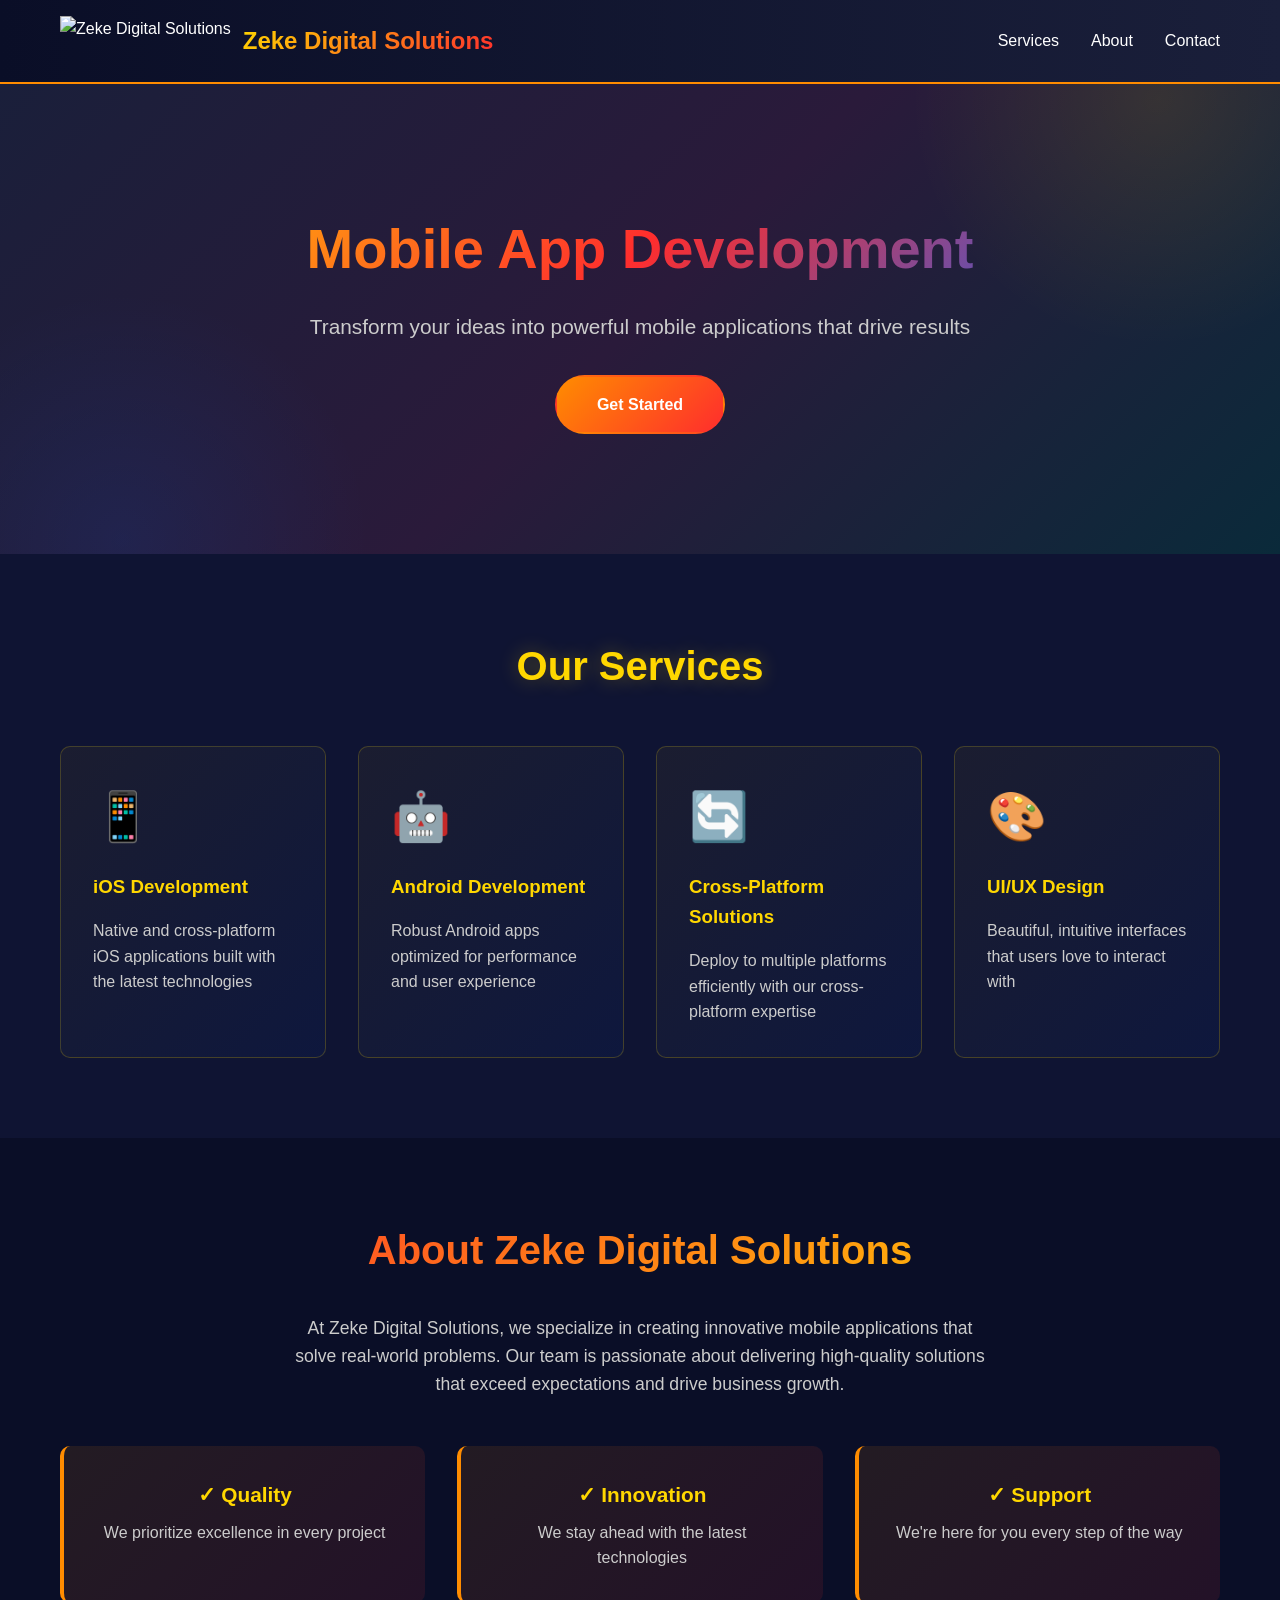
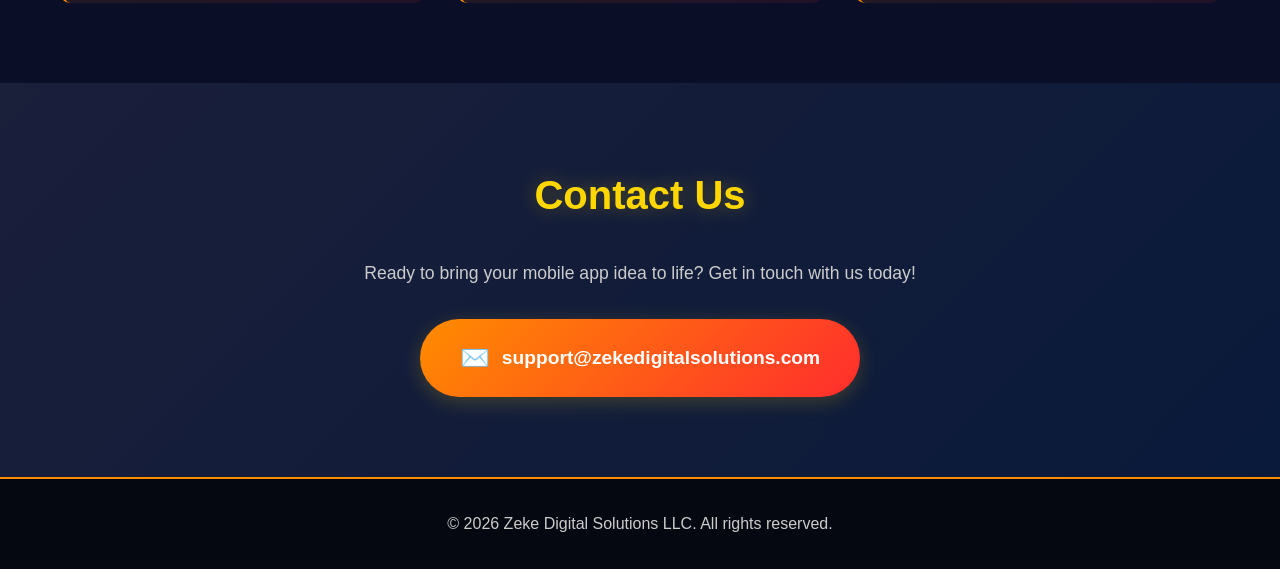
==== index.html @ 6a8ef7c5 "Initial website setup" ====
<!DOCTYPE html>
<html lang="en">
<head>
    <meta charset="UTF-8">
    <meta name="viewport" content="width=device-width, initial-scale=1.0">
    <title>Zeke Digital Solutions - Mobile App Development</title>
    <link rel="stylesheet" href="styles.css">
</head>
<body>
    <!-- Navigation -->
    <nav class="navbar">
        <div class="container">
            <div class="navbar-brand">
                <img src="logo.png" alt="Zeke Digital Solutions" class="logo">
                <span class="company-name">Zeke Digital Solutions</span>
            </div>
            <ul class="nav-links">
                <li><a href="#services">Services</a></li>
                <li><a href="#about">About</a></li>
                <li><a href="#contact">Contact</a></li>
            </ul>
        </div>
    </nav>

    <!-- Hero Section -->
    <section class="hero">
        <div class="container">
            <div class="hero-content">
                <h1>Mobile App Development</h1>
                <p>Transform your ideas into powerful mobile applications that drive results</p>
                <a href="#contact" class="cta-button">Get Started</a>
            </div>
        </div>
    </section>

    <!-- Services Section -->
    <section id="services" class="services">
        <div class="container">
            <h2>Our Services</h2>
            <div class="services-grid">
                <div class="service-card">
                    <div class="service-icon">📱</div>
                    <h3>iOS Development</h3>
                    <p>Native and cross-platform iOS applications built with the latest technologies</p>
                </div>
                <div class="service-card">
                    <div class="service-icon">🤖</div>
                    <h3>Android Development</h3>
                    <p>Robust Android apps optimized for performance and user experience</p>
                </div>
                <div class="service-card">
                    <div class="service-icon">🔄</div>
                    <h3>Cross-Platform Solutions</h3>
                    <p>Deploy to multiple platforms efficiently with our cross-platform expertise</p>
                </div>
                <div class="service-card">
                    <div class="service-icon">🎨</div>
                    <h3>UI/UX Design</h3>
                    <p>Beautiful, intuitive interfaces that users love to interact with</p>
                </div>
            </div>
        </div>
    </section>

    <!-- About Section -->
    <section id="about" class="about">
        <div class="container">
            <h2>About Zeke Digital Solutions</h2>
            <p>At Zeke Digital Solutions, we specialize in creating innovative mobile applications that solve real-world problems. Our team is passionate about delivering high-quality solutions that exceed expectations and drive business growth.</p>
            <div class="values">
                <div class="value-item">
                    <h4>✓ Quality</h4>
                    <p>We prioritize excellence in every project</p>
                </div>
                <div class="value-item">
                    <h4>✓ Innovation</h4>
                    <p>We stay ahead with the latest technologies</p>
                </div>
                <div class="value-item">
                    <h4>✓ Support</h4>
                    <p>We're here for you every step of the way</p>
                </div>
            </div>
        </div>
    </section>

    <!-- Contact Section -->
    <section id="contact" class="contact">
        <div class="container">
            <h2>Contact Us</h2>
            <div class="contact-content">
                <p>Ready to bring your mobile app idea to life? Get in touch with us today!</p>
                <div class="contact-info">
                    <a href="mailto:support@zekedigitalsolutions.com" class="contact-email">
                        <span class="email-icon">✉️</span>
                        support@zekedigitalsolutions.com
                    </a>
                </div>
            </div>
        </div>
    </section>

    <!-- Footer -->
    <footer class="footer">
        <div class="container">
            <p>&copy; 2026 Zeke Digital Solutions LLC. All rights reserved.</p>
        </div>
    </footer>
</body>
</html>
---- styles.css ----
/* Root Colors - Zeke Digital Solutions Brand */
:root {
    --primary-yellow: #FFD700;
    --primary-red: #FF2D2D;
    --primary-blue: #0066FF;
    --primary-orange: #FF8C00;
    --dark-bg: #0a0e27;
    --text-light: #ffffff;
    --text-gray: #cccccc;
}

/* Global Styles */
* {
    margin: 0;
    padding: 0;
    box-sizing: border-box;
}

html {
    scroll-behavior: smooth;
}

body {
    font-family: 'Segoe UI', Tahoma, Geneva, Verdana, sans-serif;
    background-color: var(--dark-bg);
    color: var(--text-light);
    line-height: 1.6;
}

.container {
    max-width: 1200px;
    margin: 0 auto;
    padding: 0 20px;
}

/* Navigation */
.navbar {
    background: linear-gradient(to right, #0a0e27, #1a1f3a);
    border-bottom: 2px solid var(--primary-orange);
    padding: 1rem 0;
    position: sticky;
    top: 0;
    z-index: 1000;
}

.navbar .container {
    display: flex;
    justify-content: space-between;
    align-items: center;
}

.navbar-brand {
    display: flex;
    align-items: center;
    gap: 12px;
}

.logo {
    height: 50px;
    width: auto;
}

.company-name {
    font-size: 1.5rem;
    font-weight: bold;
    background: linear-gradient(135deg, var(--primary-yellow), var(--primary-red));
    -webkit-background-clip: text;
    -webkit-text-fill-color: transparent;
    background-clip: text;
}

.nav-links {
    display: flex;
    list-style: none;
    gap: 2rem;
}

.nav-links a {
    color: var(--text-light);
    text-decoration: none;
    transition: all 0.3s ease;
    font-weight: 500;
}

.nav-links a:hover {
    color: var(--primary-yellow);
    text-shadow: 0 0 10px var(--primary-orange);
}

/* Hero Section */
.hero {
    background: linear-gradient(135deg, #1a1f3a 0%, #2a1a3a 50%, #0a2a3a 100%);
    padding: 120px 0;
    text-align: center;
    position: relative;
    overflow: hidden;
}

.hero::before {
    content: '';
    position: absolute;
    top: -50%;
    right: -10%;
    width: 500px;
    height: 500px;
    background: radial-gradient(circle, rgba(255, 215, 0, 0.1) 0%, transparent 70%);
    border-radius: 50%;
}

.hero::after {
    content: '';
    position: absolute;
    bottom: -50%;
    left: -10%;
    width: 500px;
    height: 500px;
    background: radial-gradient(circle, rgba(0, 102, 255, 0.1) 0%, transparent 70%);
    border-radius: 50%;
}

.hero-content {
    position: relative;
    z-index: 1;
}

.hero h1 {
    font-size: 3.5rem;
    margin-bottom: 1rem;
    background: linear-gradient(135deg, var(--primary-yellow), var(--primary-red), var(--primary-blue));
    -webkit-background-clip: text;
    -webkit-text-fill-color: transparent;
    background-clip: text;
}

.hero p {
    font-size: 1.3rem;
    color: var(--text-gray);
    margin-bottom: 2rem;
}

.cta-button {
    display: inline-block;
    padding: 15px 40px;
    background: linear-gradient(135deg, var(--primary-orange), var(--primary-red));
    color: white;
    text-decoration: none;
    border-radius: 50px;
    font-weight: bold;
    transition: all 0.3s ease;
    border: 2px solid transparent;
}

.cta-button:hover {
    transform: translateY(-3px);
    box-shadow: 0 10px 30px rgba(255, 215, 0, 0.3);
}

/* Services Section */
.services {
    padding: 80px 0;
    background-color: #0f1433;
}

.services h2 {
    font-size: 2.5rem;
    margin-bottom: 3rem;
    text-align: center;
    color: var(--primary-yellow);
    text-shadow: 0 0 20px rgba(255, 215, 0, 0.3);
}

.services-grid {
    display: grid;
    grid-template-columns: repeat(auto-fit, minmax(250px, 1fr));
    gap: 2rem;
}

.service-card {
    background: linear-gradient(135deg, rgba(255, 215, 0, 0.05), rgba(0, 102, 255, 0.05));
    border: 1px solid rgba(255, 215, 0, 0.2);
    padding: 2rem;
    border-radius: 10px;
    transition: all 0.3s ease;
}

.service-card:hover {
    border-color: var(--primary-orange);
    box-shadow: 0 0 20px rgba(255, 140, 0, 0.2);
    transform: translateY(-5px);
}

.service-icon {
    font-size: 3rem;
    margin-bottom: 1rem;
}

.service-card h3 {
    color: var(--primary-yellow);
    margin-bottom: 1rem;
}

.service-card p {
    color: var(--text-gray);
}

/* About Section */
.about {
    padding: 80px 0;
    background-color: #0a0e27;
}

.about h2 {
    font-size: 2.5rem;
    margin-bottom: 2rem;
    text-align: center;
    background: linear-gradient(135deg, var(--primary-red), var(--primary-yellow));
    -webkit-background-clip: text;
    -webkit-text-fill-color: transparent;
    background-clip: text;
}

.about > .container > p {
    font-size: 1.1rem;
    text-align: center;
    color: var(--text-gray);
    margin-bottom: 3rem;
    max-width: 700px;
    margin-left: auto;
    margin-right: auto;
}

.values {
    display: grid;
    grid-template-columns: repeat(auto-fit, minmax(250px, 1fr));
    gap: 2rem;
    margin-top: 2rem;
}

.value-item {
    background: linear-gradient(135deg, rgba(255, 140, 0, 0.1), rgba(255, 45, 45, 0.1));
    padding: 2rem;
    border-radius: 10px;
    border-left: 4px solid var(--primary-orange);
    text-align: center;
}

.value-item h4 {
    color: var(--primary-yellow);
    margin-bottom: 0.5rem;
    font-size: 1.3rem;
}

.value-item p {
    color: var(--text-gray);
}

/* Contact Section */
.contact {
    padding: 80px 0;
    background: linear-gradient(135deg, #1a1f3a 0%, #0a1a3a 100%);
}

.contact h2 {
    font-size: 2.5rem;
    margin-bottom: 2rem;
    text-align: center;
    color: var(--primary-yellow);
    text-shadow: 0 0 20px rgba(255, 215, 0, 0.3);
}

.contact-content {
    text-align: center;
}

.contact-content > p {
    font-size: 1.1rem;
    color: var(--text-gray);
    margin-bottom: 2rem;
}

.contact-info {
    display: flex;
    justify-content: center;
    align-items: center;
}

.contact-email {
    display: inline-flex;
    align-items: center;
    gap: 12px;
    padding: 20px 40px;
    background: linear-gradient(135deg, var(--primary-orange), var(--primary-red));
    color: white;
    text-decoration: none;
    border-radius: 50px;
    font-size: 1.2rem;
    font-weight: bold;
    transition: all 0.3s ease;
    box-shadow: 0 5px 20px rgba(255, 215, 0, 0.2);
}

.contact-email:hover {
    transform: translateY(-3px);
    box-shadow: 0 10px 30px rgba(255, 215, 0, 0.4);
}

.email-icon {
    font-size: 1.5rem;
}

/* Footer */
.footer {
    background-color: #050811;
    border-top: 2px solid var(--primary-orange);
    padding: 2rem 0;
    text-align: center;
    color: var(--text-gray);
}

/* Responsive Design */
@media (max-width: 768px) {
    .nav-links {
        gap: 1rem;
        font-size: 0.9rem;
    }

    .hero h1 {
        font-size: 2rem;
    }

    .hero p {
        font-size: 1rem;
    }

    .services h2,
    .about h2,
    .contact h2 {
        font-size: 2rem;
    }

    .services-grid {
        grid-template-columns: 1fr;
    }

    .values {
        grid-template-columns: 1fr;
    }
}
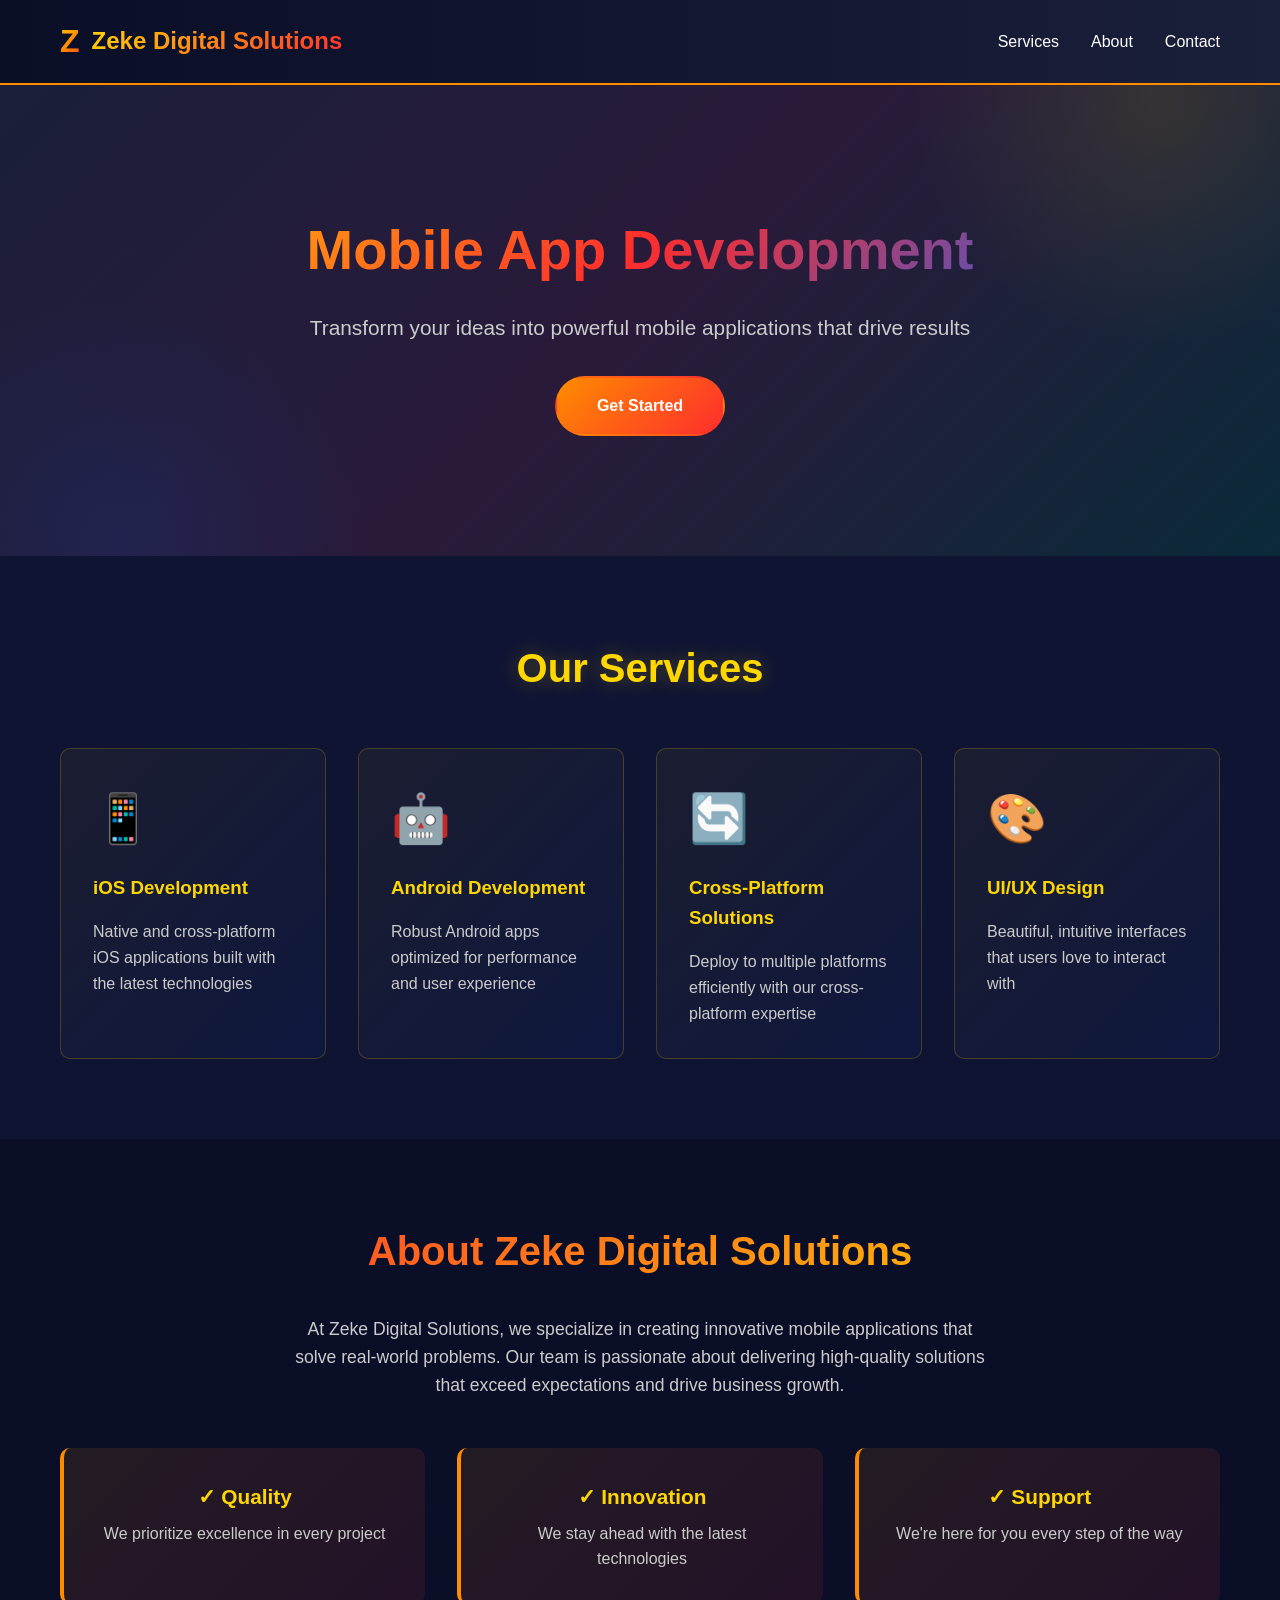
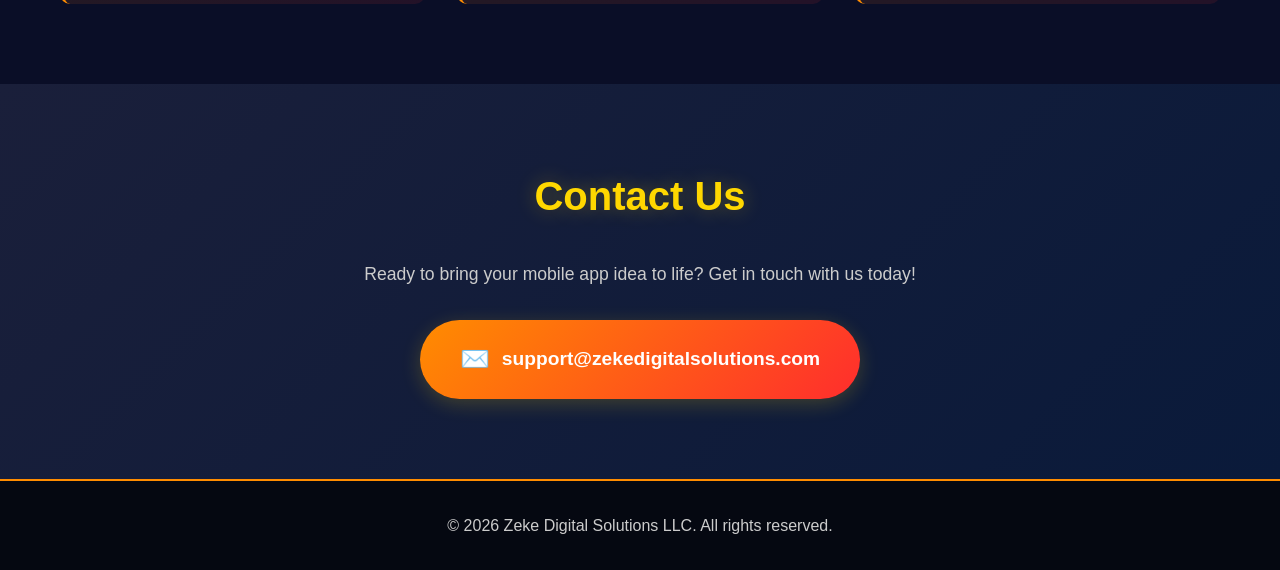
==== commit 3fee25b4: "Fix 404 by removing missing logo image reference" ====
--- a/index.html
+++ b/index.html
@@ -11,7 +11,7 @@
     <nav class="navbar">
         <div class="container">
             <div class="navbar-brand">
-                <img src="logo.png" alt="Zeke Digital Solutions" class="logo">
+                <span class="logo-text">Z</span>
                 <span class="company-name">Zeke Digital Solutions</span>
             </div>
             <ul class="nav-links">
--- a/styles.css
+++ b/styles.css
@@ -55,9 +55,13 @@
     gap: 12px;
 }
 
-.logo {
-    height: 50px;
-    width: auto;
+.logo-text {
+    font-size: 2rem;
+    font-weight: bold;
+    background: linear-gradient(135deg, var(--primary-yellow), var(--primary-orange), var(--primary-red));
+    -webkit-background-clip: text;
+    -webkit-text-fill-color: transparent;
+    background-clip: text;
 }
 
 .company-name {
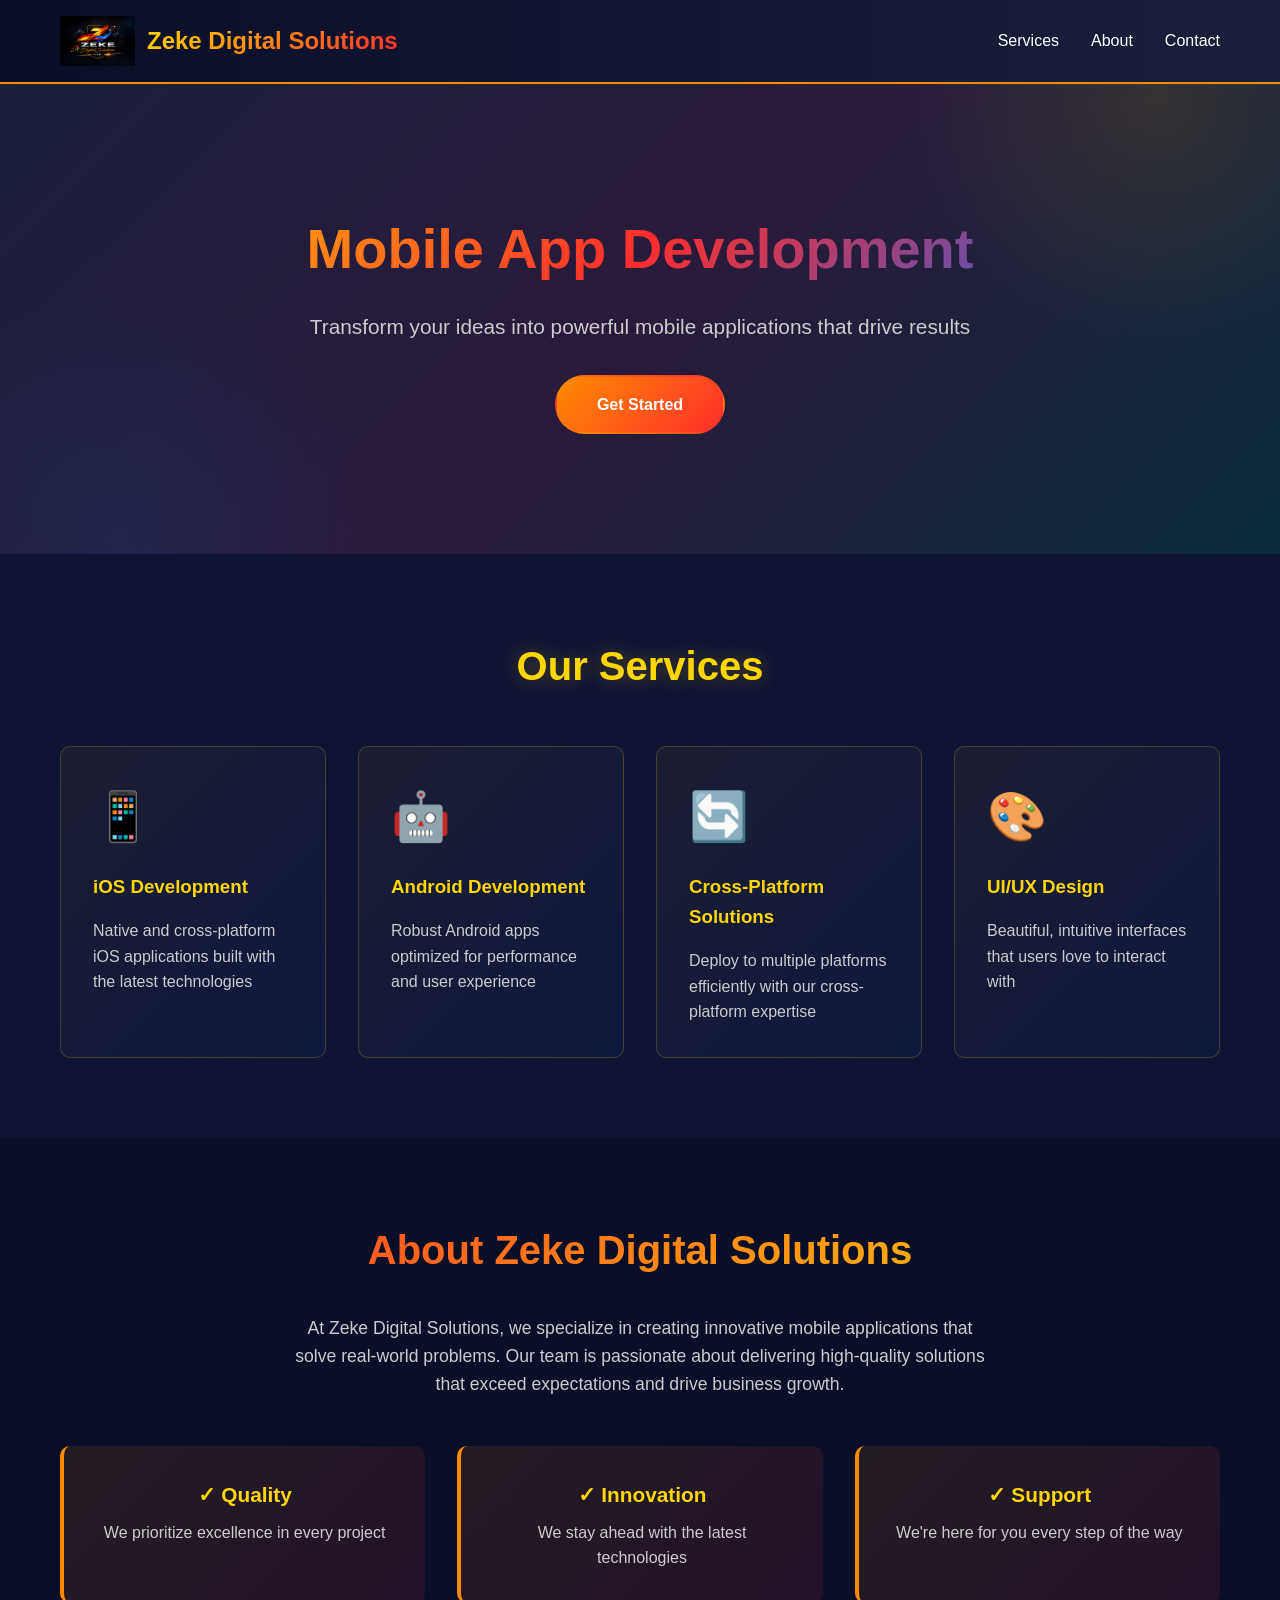
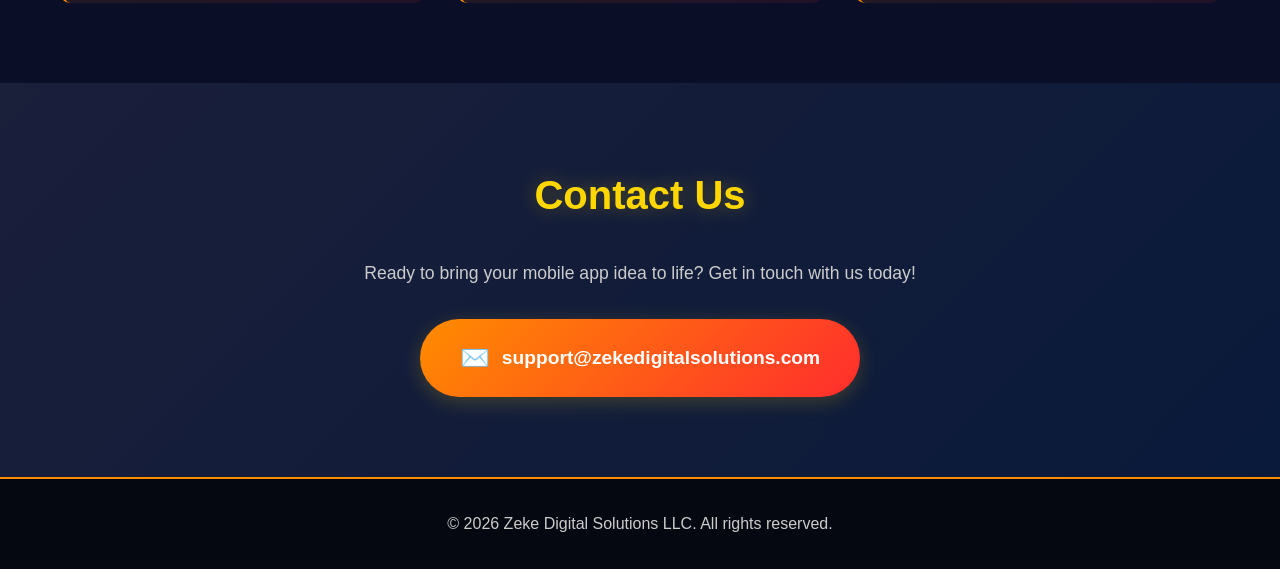
==== commit 5d624c25: "Restore header logo image" ====
--- a/index.html
+++ b/index.html
@@ -11,7 +11,7 @@
     <nav class="navbar">
         <div class="container">
             <div class="navbar-brand">
-                <span class="logo-text">Z</span>
+                <img src="Logo.png" alt="Zeke Digital Solutions" class="logo">
                 <span class="company-name">Zeke Digital Solutions</span>
             </div>
             <ul class="nav-links">
--- a/styles.css
+++ b/styles.css
@@ -55,13 +55,9 @@
     gap: 12px;
 }
 
-.logo-text {
-    font-size: 2rem;
-    font-weight: bold;
-    background: linear-gradient(135deg, var(--primary-yellow), var(--primary-orange), var(--primary-red));
-    -webkit-background-clip: text;
-    -webkit-text-fill-color: transparent;
-    background-clip: text;
+.logo {
+    height: 50px;
+    width: auto;
 }
 
 .company-name {
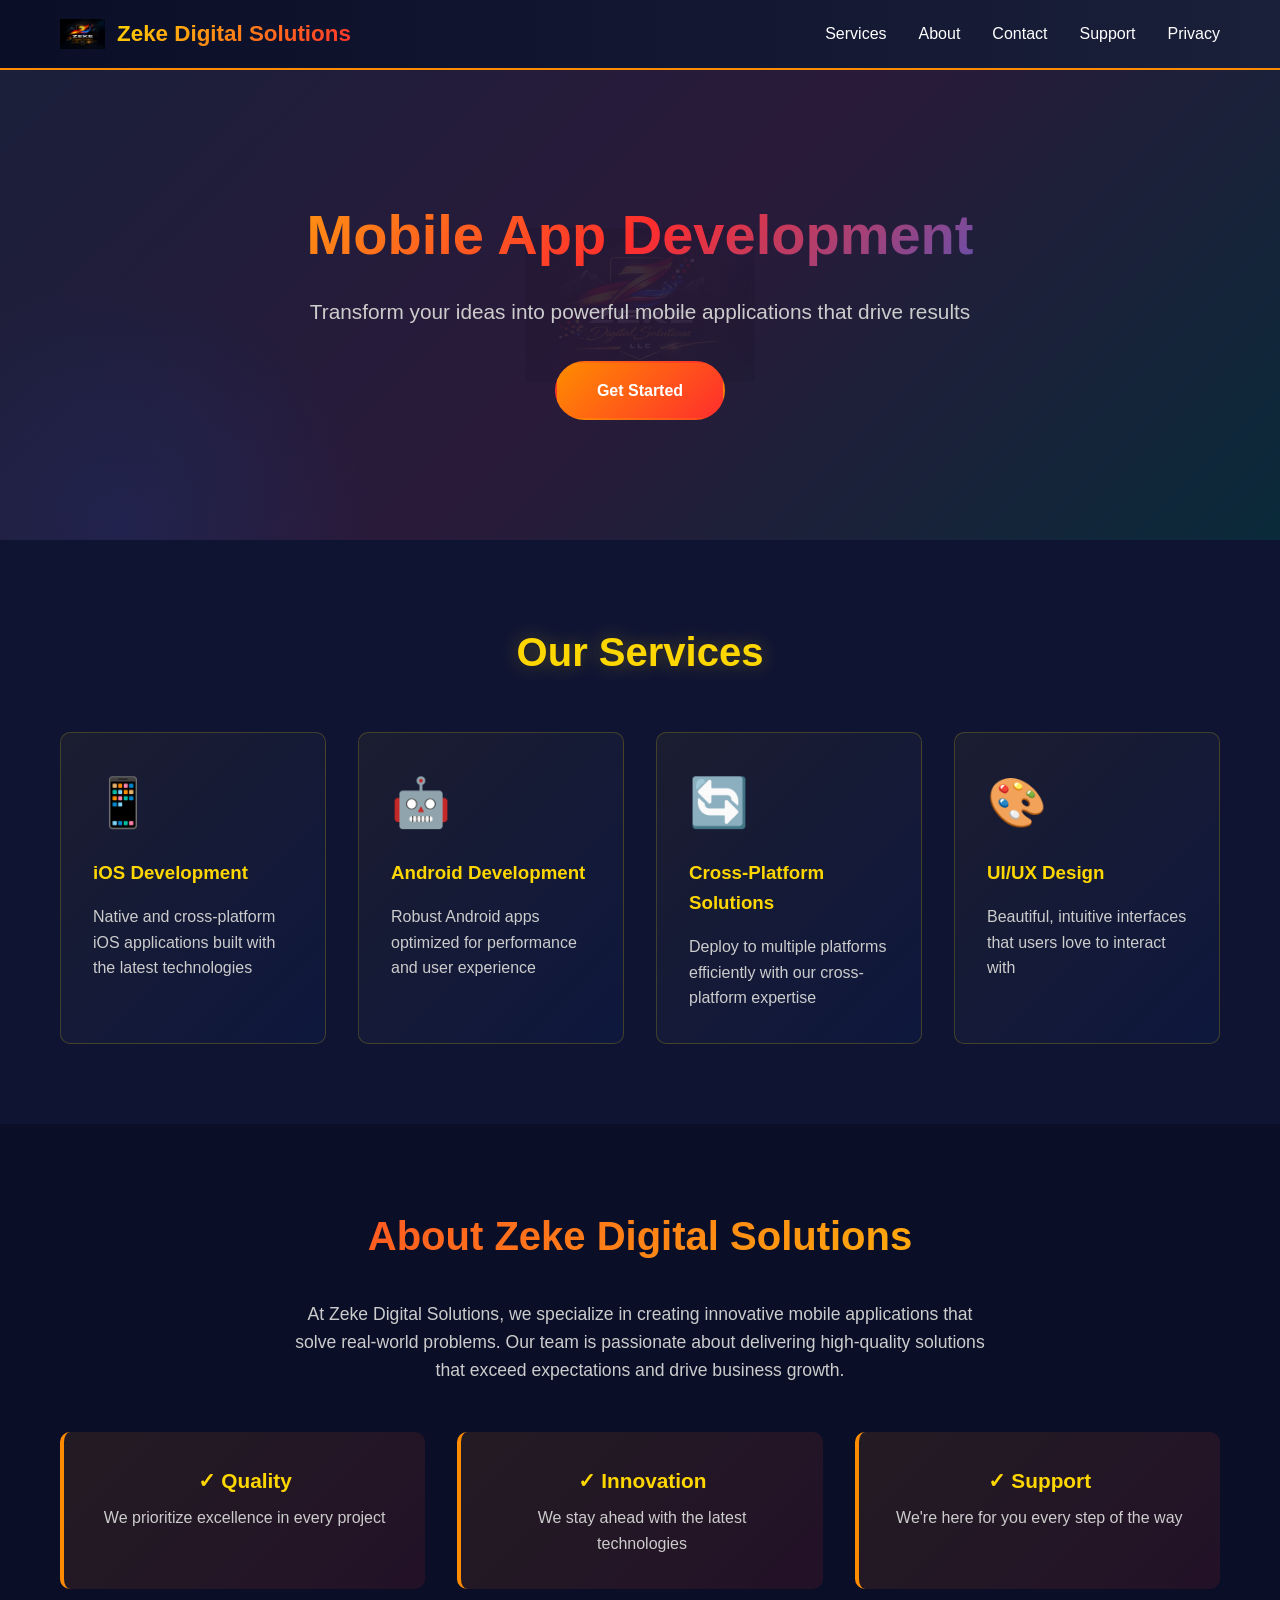
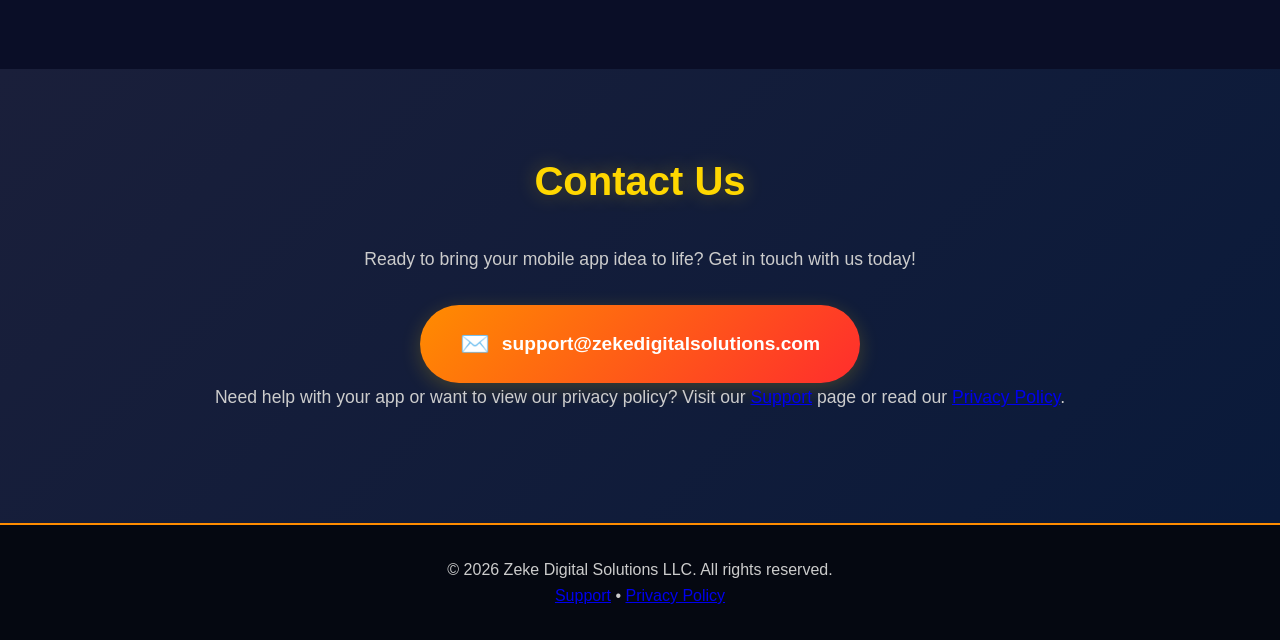
==== commit e4ba6624: "Add support and privacy links to main website" ====
--- a/index.html
+++ b/index.html
@@ -18,6 +18,8 @@
                 <li><a href="#services">Services</a></li>
                 <li><a href="#about">About</a></li>
                 <li><a href="#contact">Contact</a></li>
+                <li><a href="support.html">Support</a></li>
+                <li><a href="legal/privacy-policy.html">Privacy</a></li>
             </ul>
         </div>
     </nav>
@@ -96,14 +98,22 @@
                         support@zekedigitalsolutions.com
                     </a>
                 </div>
-            </div>
+                <p class="contact-note">Need help with your app or want to view our privacy policy? Visit our <a href="support.html">Support</a> page or read our <a href="legal/privacy-policy.html">Privacy Policy</a>.</p>
+                </div>
         </div>
     </section>
 
     <!-- Footer -->
     <footer class="footer">
         <div class="container">
-            <p>&copy; 2026 Zeke Digital Solutions LLC. All rights reserved.</p>
+            <div class="footer-content">
+                <p>&copy; 2026 Zeke Digital Solutions LLC. All rights reserved.</p>
+                <div class="footer-links">
+                    <a href="support.html">Support</a>
+                    <span class="divider">•</span>
+                    <a href="legal/privacy-policy.html">Privacy Policy</a>
+                </div>
+            </div>
         </div>
     </footer>
 </body>
--- a/styles.css
+++ b/styles.css
@@ -56,12 +56,14 @@
 }
 
 .logo {
-    height: 50px;
+    height: 30px;
+    max-width: 120px;
     width: auto;
+    object-fit: contain;
 }
 
 .company-name {
-    font-size: 1.5rem;
+    font-size: 1.4rem;
     font-weight: bold;
     background: linear-gradient(135deg, var(--primary-yellow), var(--primary-red));
     -webkit-background-clip: text;
@@ -69,6 +71,7 @@
     background-clip: text;
 }
 
+
 .nav-links {
     display: flex;
     list-style: none;
@@ -99,12 +102,14 @@
 .hero::before {
     content: '';
     position: absolute;
-    top: -50%;
-    right: -10%;
-    width: 500px;
-    height: 500px;
-    background: radial-gradient(circle, rgba(255, 215, 0, 0.1) 0%, transparent 70%);
-    border-radius: 50%;
+    inset: 0;
+    background-image:
+        radial-gradient(circle, rgba(255, 215, 0, 0.06) 0%, transparent 40%),
+        url('Logo.png');
+    background-position: center center, center center;
+    background-repeat: no-repeat, no-repeat;
+    background-size: 25%, 18%;
+    opacity: 0.08;
 }
 
 .hero::after {
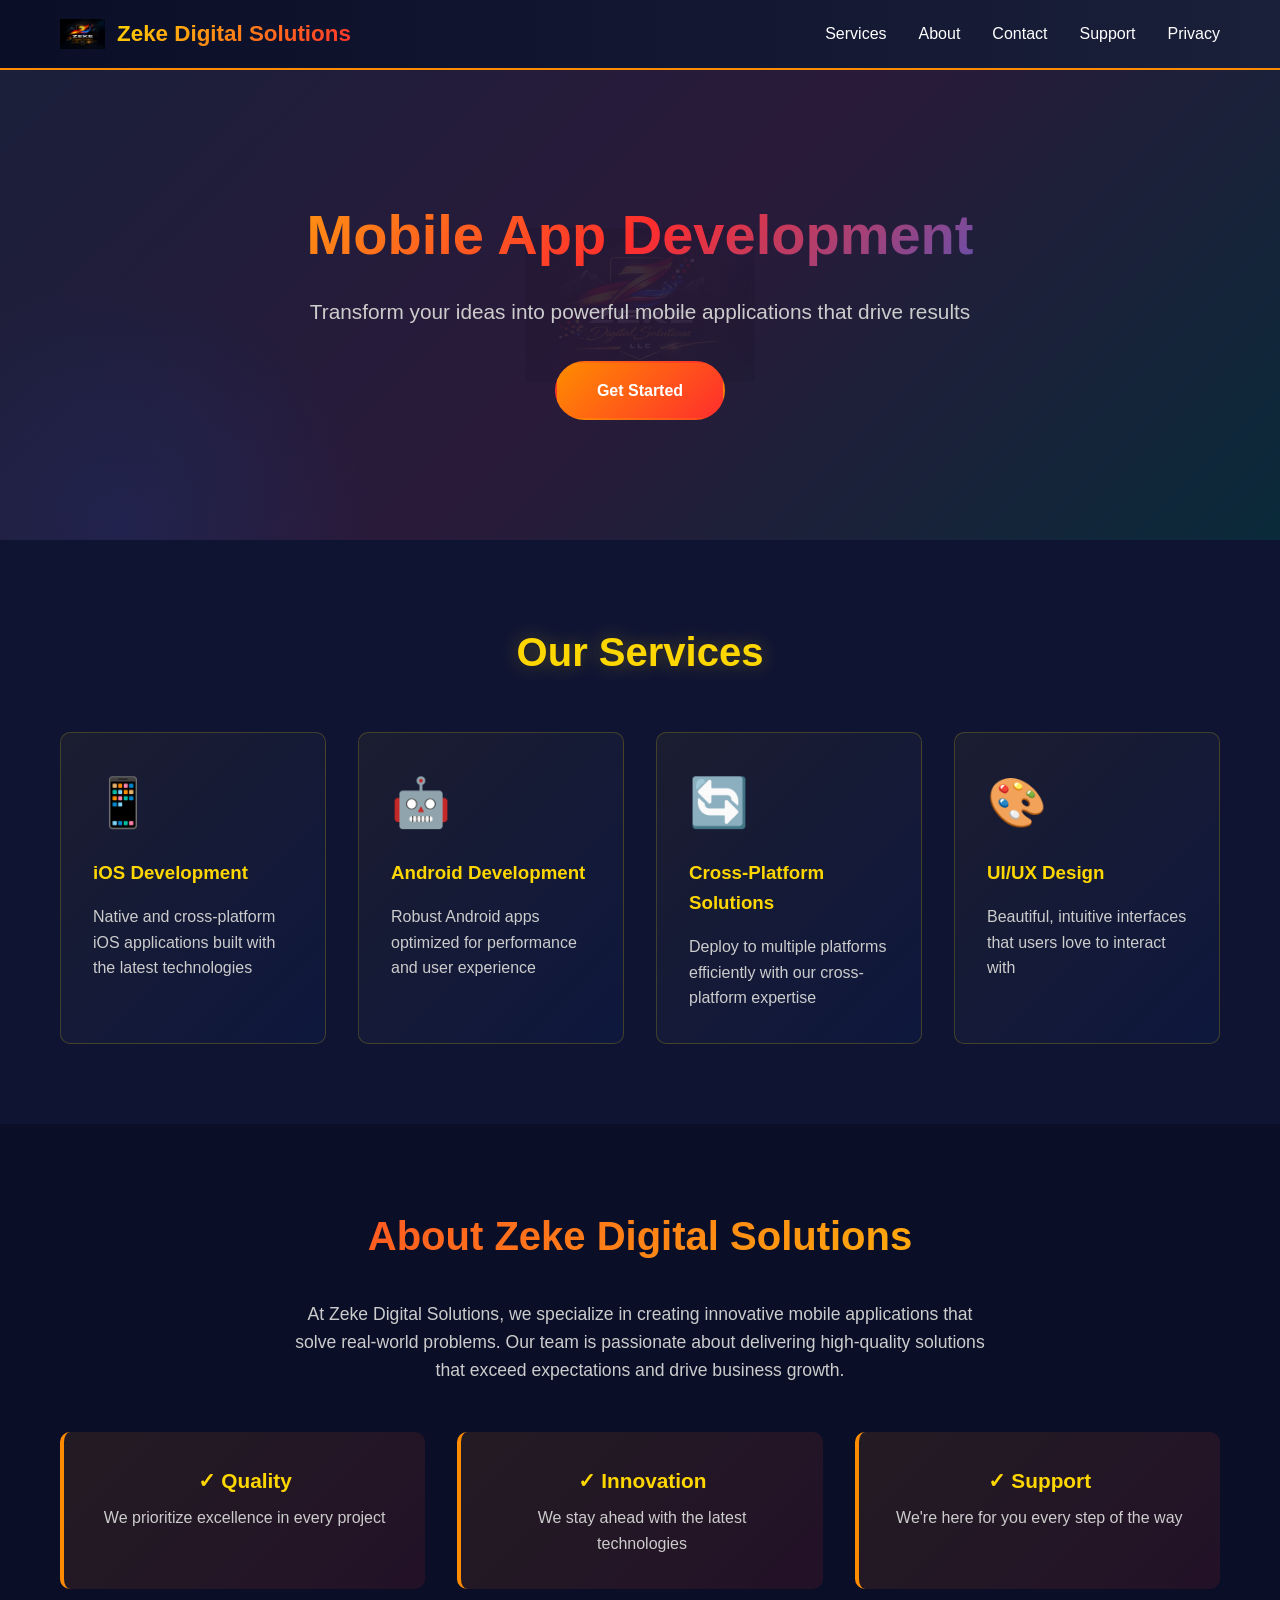
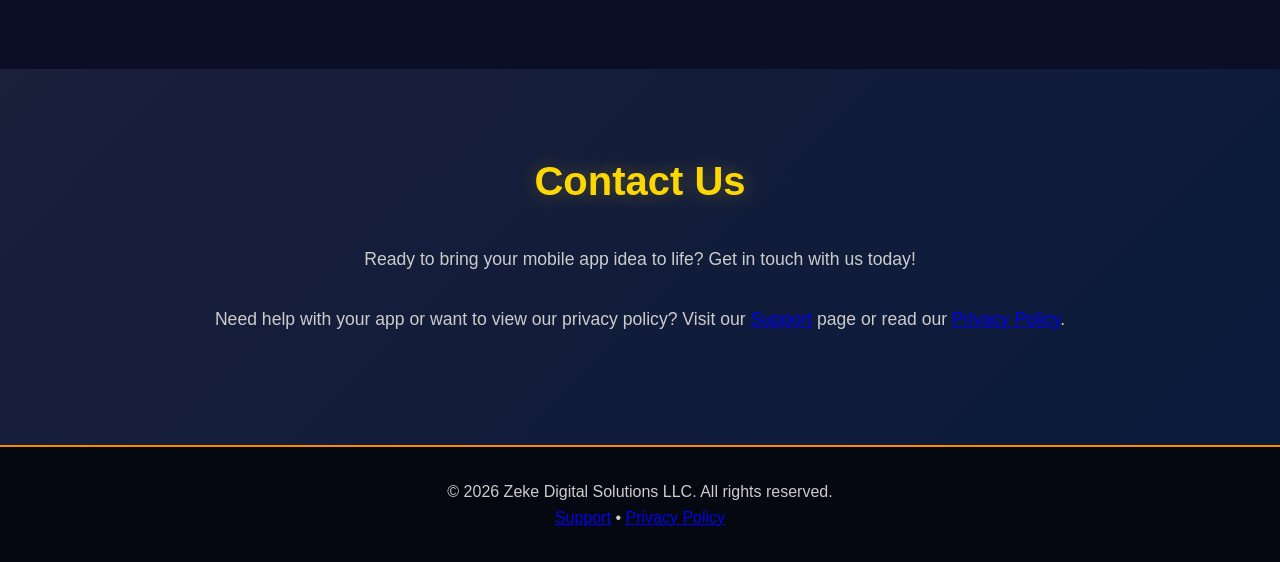
==== commit 253cb97b: "Remove large orange support email button from contact section" ====
--- a/index.html
+++ b/index.html
@@ -92,12 +92,6 @@
             <h2>Contact Us</h2>
             <div class="contact-content">
                 <p>Ready to bring your mobile app idea to life? Get in touch with us today!</p>
-                <div class="contact-info">
-                    <a href="mailto:support@zekedigitalsolutions.com" class="contact-email">
-                        <span class="email-icon">✉️</span>
-                        support@zekedigitalsolutions.com
-                    </a>
-                </div>
                 <p class="contact-note">Need help with your app or want to view our privacy policy? Visit our <a href="support.html">Support</a> page or read our <a href="legal/privacy-policy.html">Privacy Policy</a>.</p>
                 </div>
         </div>
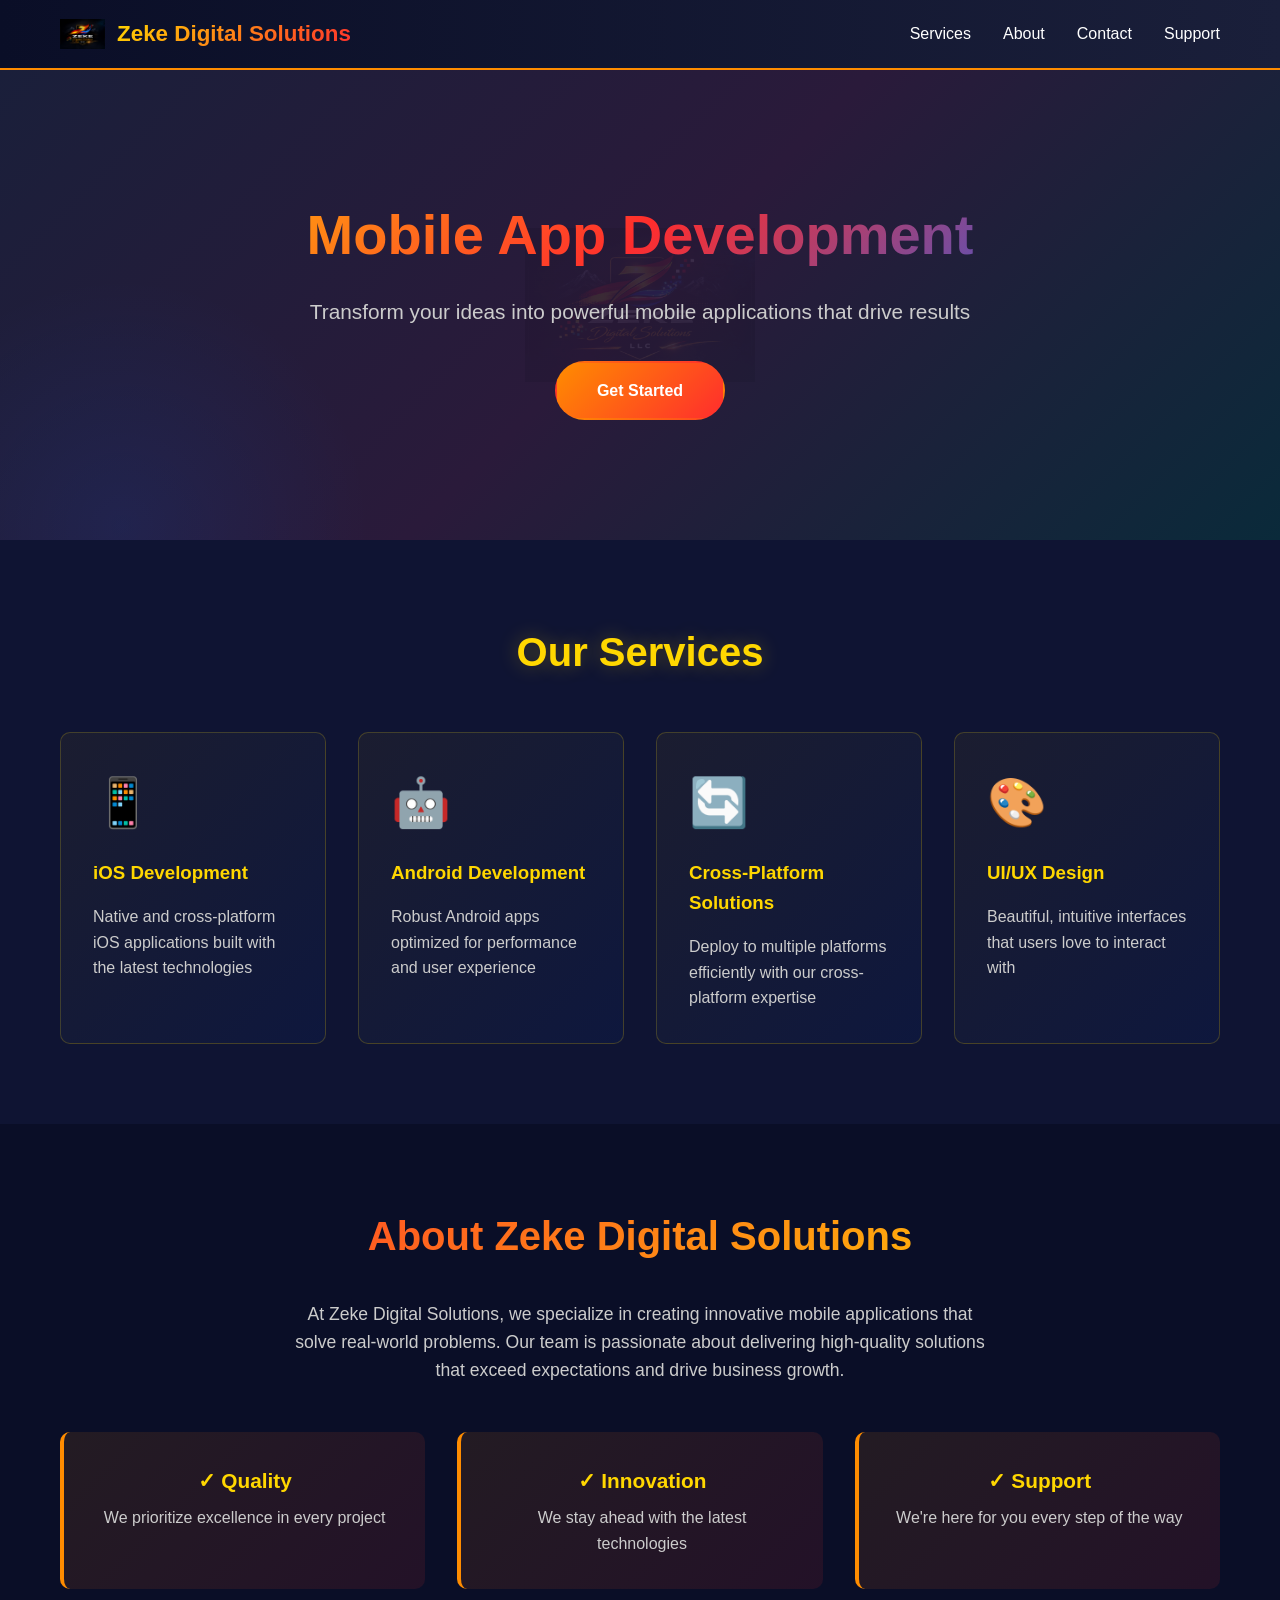
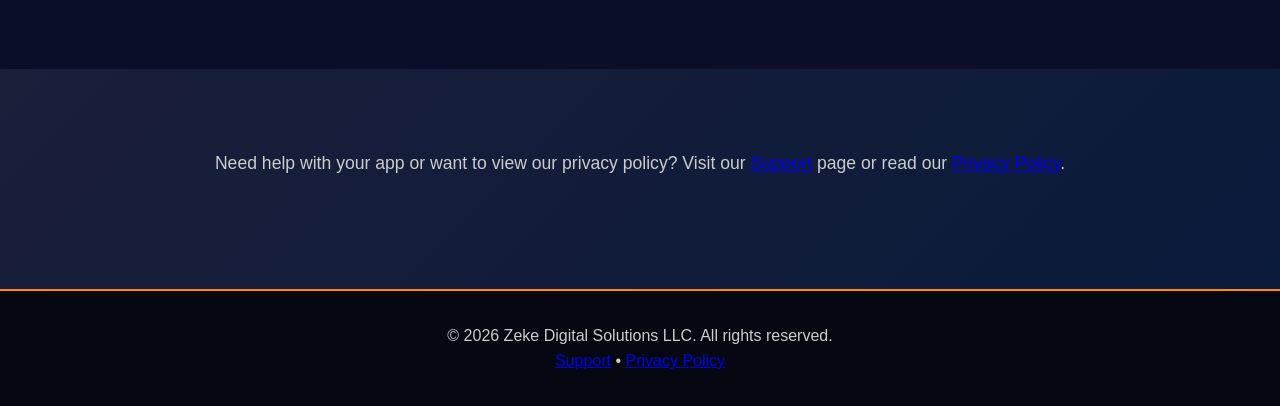
==== commit 3b78409f: "Remove Contact Us heading and intro text from contact section" ====
--- a/index.html
+++ b/index.html
@@ -19,7 +19,6 @@
                 <li><a href="#about">About</a></li>
                 <li><a href="#contact">Contact</a></li>
                 <li><a href="support.html">Support</a></li>
-                <li><a href="legal/privacy-policy.html">Privacy</a></li>
             </ul>
         </div>
     </nav>
@@ -89,9 +88,7 @@
     <!-- Contact Section -->
     <section id="contact" class="contact">
         <div class="container">
-            <h2>Contact Us</h2>
             <div class="contact-content">
-                <p>Ready to bring your mobile app idea to life? Get in touch with us today!</p>
                 <p class="contact-note">Need help with your app or want to view our privacy policy? Visit our <a href="support.html">Support</a> page or read our <a href="legal/privacy-policy.html">Privacy Policy</a>.</p>
                 </div>
         </div>
